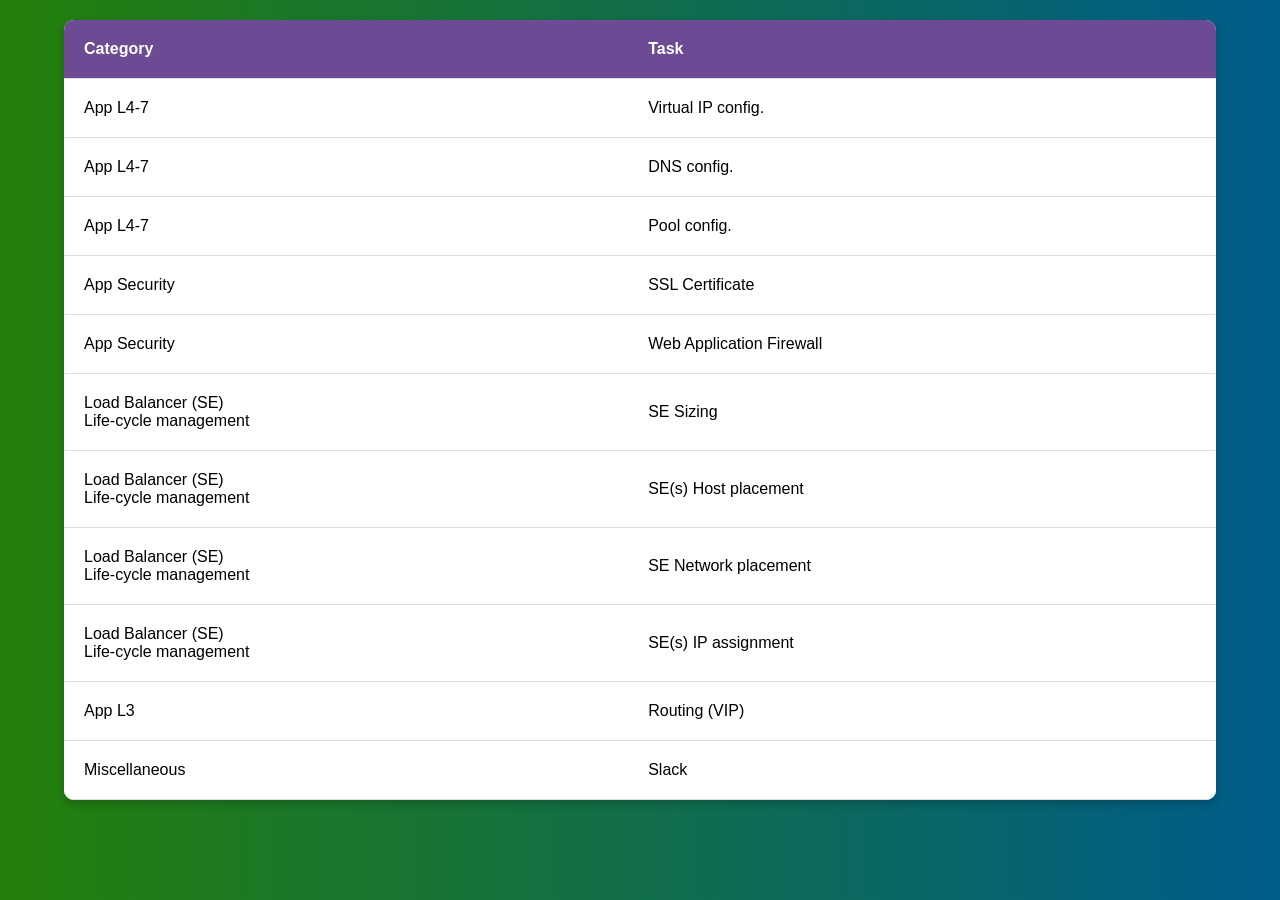
==== 02_external_gateway/lbaas/html/api.html @ 52f6f94d "20240807_lbaas" ====
<!DOCTYPE html>
<html lang="en">
<head>
    <meta charset="UTF-8">
    <meta name="viewport" content="width=device-width, initial-scale=1.0">
    <title>Avi Load Balancer API Calls</title>
    <link rel="stylesheet" href="api.css">
</head>
<body>
    <table>
        <thead>
            <tr>
                <th>Category</th>
                <th>Task</th>
            </tr>
        </thead>
        <tbody>
            <tr>
                <td>App L4-7</td>
                <td>Virtual IP config.</td>
            </tr>
            <tr>
                <td>App L4-7</td>
                <td>DNS config.</td>
            </tr>
            <tr>
                <td>App L4-7</td>
                <td>Pool config.</td>
            </tr>
	    <tr>
                <td>App Security</td>
                <td>SSL Certificate</td>
            </tr>
	    <tr>
                <td>App Security</td>
                <td>Web Application Firewall</td>
            </tr>
            <tr>
		<td>Load Balancer (SE) <br> Life-cycle management</td>
                <td>SE Sizing</td>
            </tr>
            <tr>
                <td>Load Balancer (SE) <br> Life-cycle management</td>
                <td>SE(s) Host placement</td>
            </tr>
            <tr>
                <td>Load Balancer (SE) <br> Life-cycle management</td>
                <td>SE Network placement</td>
            </tr>
            <tr>
                <td>Load Balancer (SE) <br> Life-cycle management</td>
                <td>SE(s) IP assignment</td>
            </tr>
            <tr>
                <td>App L3</td>
                <td>Routing (VIP)</td>
            </tr>
            <tr>
                <td>Miscellaneous</td>
                <td>Slack</td>
            </tr>
        </tbody>
    </table>
    <script src="api.js"></script>
</body>
</html>
---- 02_external_gateway/lbaas/html/api.css ----
body {
    font-family: 'Verdana', sans-serif;
    margin: 0;
    padding: 0;
    background: linear-gradient(to right, rgb(35, 128, 10), rgb(0, 92, 138));
    color: #fff;
}

h1 {
    text-align: center;
    margin: 30px 0;
    color: rgb(108, 75, 148);
    font-size: 2em;
}

table {
    width: 90%;
    margin: 20px auto;
    border-collapse: collapse;
    background-color: #fff;
    color: #000;
    box-shadow: 0 4px 8px rgba(0, 0, 0, 0.2);
    border-radius: 10px;
    overflow: hidden; 
}

th, td {
    padding: 20px;
    text-align: left;
    border-bottom: 1px solid #ddd;
}

th {
    background-color: rgb(108, 75, 148);
    color: #fff;
}

td {
    background-color: rgba(255, 255, 255, 0.9);
}



/* button {
    background-color: rgb(0, 92, 138);
    color: white;
    border: none;
    padding: 10px 20px;
    text-align: center;
    text-decoration: none;
    display: inline-block;
    font-size: 14px;
    margin: 4px 2px;
    cursor: pointer;
    border-radius: 4px;
} */
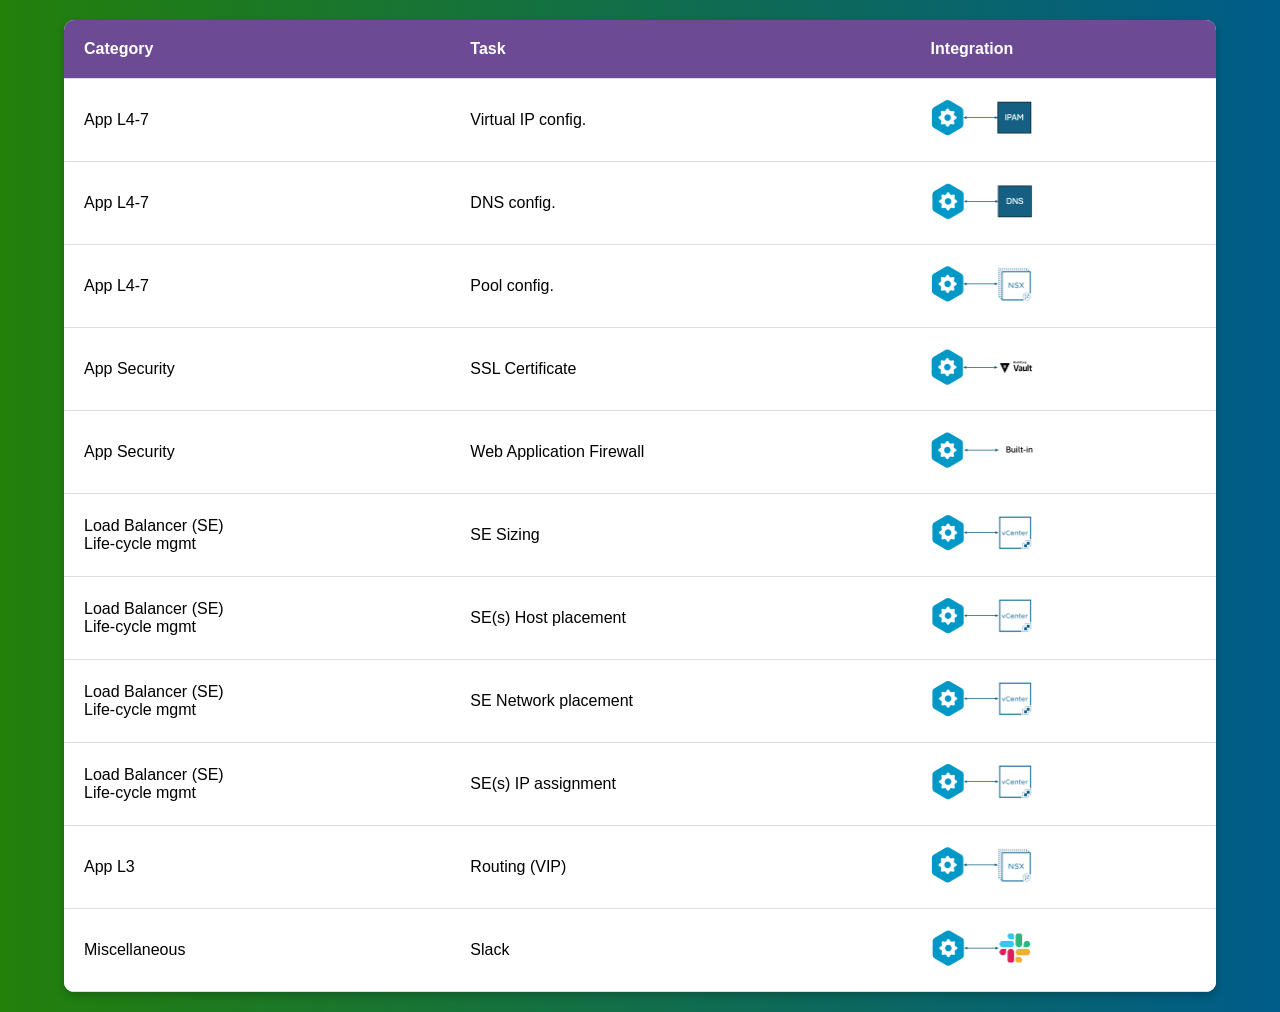
==== commit f85ba157: "20240807_lbaas" ====
--- a/02_external_gateway/lbaas/html/api.html
+++ b/02_external_gateway/lbaas/html/api.html
@@ -7,60 +7,72 @@
     <link rel="stylesheet" href="api.css">
 </head>
 <body>
-    <table>
-        <thead>
-            <tr>
-                <th>Category</th>
-                <th>Task</th>
-            </tr>
-        </thead>
-        <tbody>
-            <tr>
-                <td>App L4-7</td>
-                <td>Virtual IP config.</td>
-            </tr>
-            <tr>
-                <td>App L4-7</td>
-                <td>DNS config.</td>
-            </tr>
-            <tr>
-                <td>App L4-7</td>
-                <td>Pool config.</td>
-            </tr>
-	    <tr>
-                <td>App Security</td>
-                <td>SSL Certificate</td>
-            </tr>
-	    <tr>
-                <td>App Security</td>
-                <td>Web Application Firewall</td>
-            </tr>
-            <tr>
-		<td>Load Balancer (SE) <br> Life-cycle management</td>
-                <td>SE Sizing</td>
-            </tr>
-            <tr>
-                <td>Load Balancer (SE) <br> Life-cycle management</td>
-                <td>SE(s) Host placement</td>
-            </tr>
-            <tr>
-                <td>Load Balancer (SE) <br> Life-cycle management</td>
-                <td>SE Network placement</td>
-            </tr>
-            <tr>
-                <td>Load Balancer (SE) <br> Life-cycle management</td>
-                <td>SE(s) IP assignment</td>
-            </tr>
-            <tr>
-                <td>App L3</td>
-                <td>Routing (VIP)</td>
-            </tr>
-            <tr>
-                <td>Miscellaneous</td>
-                <td>Slack</td>
-            </tr>
-        </tbody>
-    </table>
-    <script src="api.js"></script>
+<table>
+    <thead>
+    <tr>
+        <th>Category</th>
+        <th>Task</th>
+        <th>Integration</th>
+    </tr>
+    </thead>
+    <tbody>
+    <tr>
+        <td>App L4-7</td>
+        <td>Virtual IP config.</td>
+        <td><img src="ipam.png" width="102" height="38"></td>
+    </tr>
+    <tr>
+        <td>App L4-7</td>
+        <td>DNS config.</td>
+        <td><img src="dns.png" width="102" height="38"></td>
+    </tr>
+    <tr>
+        <td>App L4-7</td>
+        <td>Pool config.</td>
+        <td><img src="nsx.png" width="102" height="38"></td>
+    </tr>
+    <tr>
+        <td>App Security</td>
+        <td>SSL Certificate</td>
+        <td><img src="vault.png" width="102" height="38"></td>
+    </tr>
+    <tr>
+        <td>App Security</td>
+        <td>Web Application Firewall</td>
+        <td><img src="builtin.png" width="102" height="38"></td>
+    </tr>
+    <tr>
+        <td>Load Balancer (SE) <br> Life-cycle mgmt</td>
+        <td>SE Sizing</td>
+        <td><img src="vsphere.png" width="102" height="38"></td>
+    </tr>
+    <tr>
+        <td>Load Balancer (SE) <br> Life-cycle mgmt</td>
+        <td>SE(s) Host placement</td>
+        <td><img src="vsphere.png" width="102" height="38"></td>
+    </tr>
+    <tr>
+        <td>Load Balancer (SE) <br> Life-cycle mgmt</td>
+        <td>SE Network placement</td>
+        <td><img src="vsphere.png" width="102" height="38"></td>
+    </tr>
+    <tr>
+        <td>Load Balancer (SE) <br> Life-cycle mgmt</td>
+        <td>SE(s) IP assignment</td>
+        <td><img src="vsphere.png" width="102" height="38"></td>
+    </tr>
+    <tr>
+        <td>App L3</td>
+        <td>Routing (VIP)</td>
+        <td><img src="nsx.png" width="102" height="38"></td>
+    </tr>
+    <tr>
+        <td>Miscellaneous</td>
+        <td>Slack</td>
+        <td><img src="slack.png" width="102" height="38"></td>
+    </tr>
+    </tbody>
+</table>
+<script src="api.js"></script>
 </body>
-</html>
+</html>
